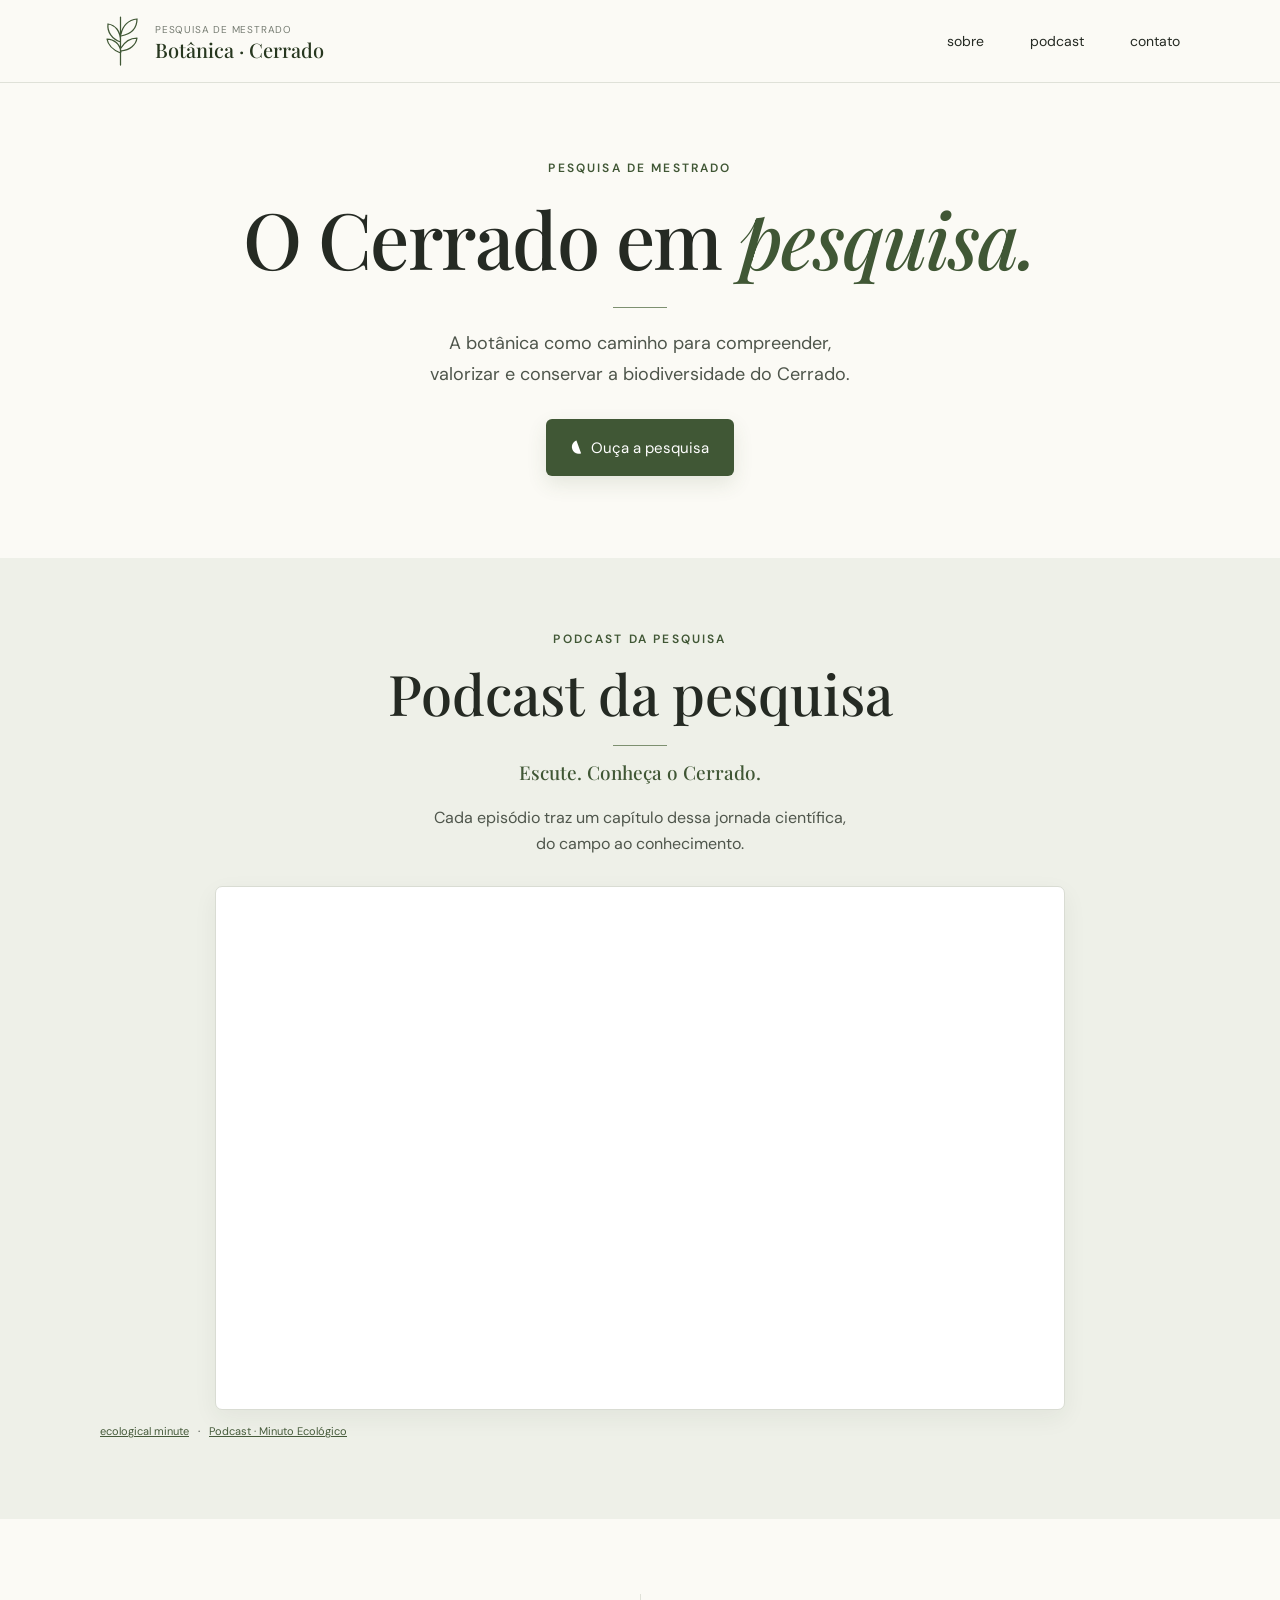
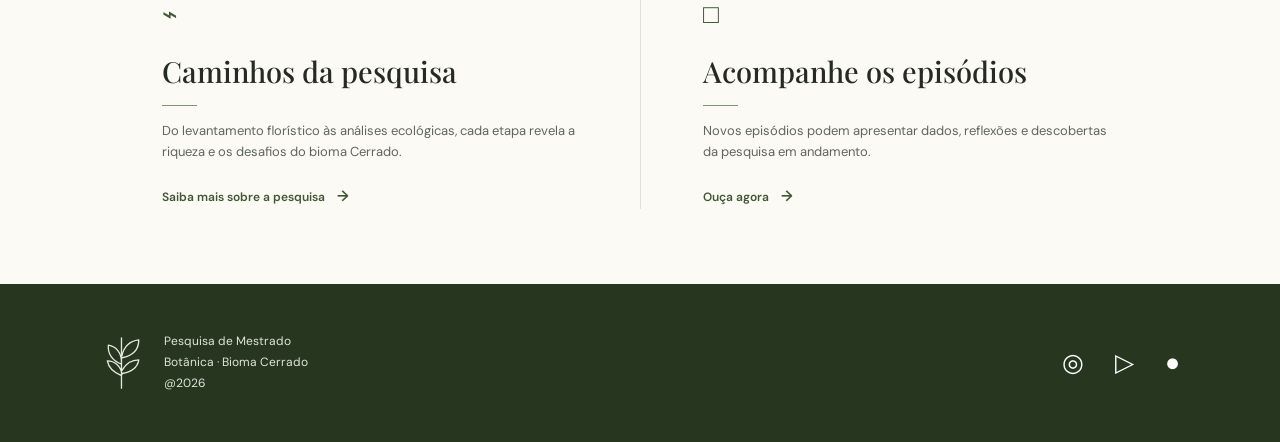
==== anterior/index.html @ 45191b89 "reconstrução do site com base na dissertação" ====
<!DOCTYPE html>
<html lang="pt-BR">
<head>
  <meta charset="utf-8">
  <meta name="viewport" content="width=device-width, initial-scale=1">
  <meta name="description" content="Pesquisa de Mestrado em Botânica sobre o bioma Cerrado, desenvolvida por meio de podcast.">
  <title>Pesquisa de Mestrado · Botânica & Cerrado</title>
  <link rel="stylesheet" href="styles.css">
</head>

<body>
<header class="header">
  <div class="container header-inner">
    <a class="brand" href="#">
      <span class="brand-icon" aria-hidden="true">
        <svg viewBox="0 0 42 54" role="img">
          <path d="M20.5 51V3M20.5 28C12 25 7 18 8 10c7 1 13 7 12.5 18M21 20c2-9 8-14 16-15 0 9-6 15-16 17M20.5 39C13 36 8 31 7 25c7 0 13 5 14 13M21 34c4-7 10-10 16-10-1 7-7 12-16 13" />
        </svg>
      </span>
      <span>
        <small>PESQUISA DE MESTRADO</small>
        <strong>Botânica · Cerrado</strong>
      </span>
    </a>

    <nav class="nav">
      <a href="#sobre">sobre</a>
      <a href="#podcast">podcast</a>
      <a href="#rodape">contato</a>
    </nav>
  </div>
</header>

<main>
  <section class="hero">
    <div class="container hero-inner">
      <p class="eyebrow">PESQUISA DE MESTRADO</p>
      <h1>O Cerrado em <em>pesquisa.</em></h1>
      <span class="rule"></span>
      <p class="hero-copy">
        A botânica como caminho para compreender,<br class="desktop">
        valorizar e conservar a biodiversidade do Cerrado.
      </p>
      <a href="#podcast" class="primary-button">
        <span class="headphones">◖</span> Ouça a pesquisa
      </a>
    </div>
  </section>

  <section id="podcast" class="podcast">
    <div class="container podcast-inner">
      <p class="eyebrow">PODCAST DA PESQUISA</p>
      <h2>Podcast da pesquisa</h2>
      <span class="rule"></span>
      <p class="podcast-subtitle">Escute. Conheça o Cerrado.</p>
      <p class="podcast-copy">
        Cada episódio traz um capítulo dessa jornada científica,<br class="desktop">
        do campo ao conhecimento.
      </p>

      <div class="player">
        <iframe
          title="Podcast da pesquisa no SoundCloud"
          scrolling="no"
          frameborder="no"
          allow="autoplay; encrypted-media"
          src="https://w.soundcloud.com/player/?url=https%3A//api.soundcloud.com/playlists/soundcloud%253Aplaylists%253A2288575884&color=%233d5a2f&auto_play=false&hide_related=false&show_comments=true&show_user=true&show_reposts=false&show_teaser=true">
        </iframe>
      </div>

      <div class="player-links">
        <a href="https://soundcloud.com/ecological-minute" target="_blank" rel="noopener">ecological minute</a>
        <span>·</span>
        <a href="https://soundcloud.com/ecological-minute/sets/podcast-minuto-ecologico" target="_blank" rel="noopener">Podcast · Minuto Ecológico</a>
      </div>
    </div>
  </section>

  <section id="sobre" class="info-section">
    <div class="container info-grid">
      <article class="info-item">
        <div class="info-icon">⌁</div>
        <h2>Caminhos da pesquisa</h2>
        <span class="short-rule"></span>
        <p>
          Do levantamento florístico às análises ecológicas, cada etapa revela
          a riqueza e os desafios do bioma Cerrado.
        </p>
        <a href="#sobre">Saiba mais sobre a pesquisa <span>→</span></a>
      </article>

      <article class="info-item">
        <div class="info-icon">□</div>
        <h2>Acompanhe os episódios</h2>
        <span class="short-rule"></span>
        <p>
          Novos episódios podem apresentar dados, reflexões e descobertas
          da pesquisa em andamento.
        </p>
        <a href="#podcast">Ouça agora <span>→</span></a>
      </article>
    </div>
  </section>
</main>

<footer id="rodape">
  <div class="container footer-inner">
    <div class="footer-brand">
      <span class="footer-leaf">
        <svg viewBox="0 0 42 54">
          <path d="M20.5 51V3M20.5 28C12 25 7 18 8 10c7 1 13 7 12.5 18M21 20c2-9 8-14 16-15 0 9-6 15-16 17M20.5 39C13 36 8 31 7 25c7 0 13 5 14 13M21 34c4-7 10-10 16-10-1 7-7 12-16 13" />
        </svg>
      </span>
      <div>
        <p>Pesquisa de Mestrado</p>
        <p>Botânica · Bioma Cerrado</p>
        <p>@2026</p>
      </div>
    </div>

    <div class="socials" aria-label="Redes sociais">
      <a href="#" aria-label="Instagram">◎</a>
      <a href="#" aria-label="YouTube">▷</a>
      <a href="#" aria-label="GitHub">●</a>
    </div>
  </div>
</footer>
</body>
</html>
---- anterior/styles.css ----
@import url('https://fonts.googleapis.com/css2?family=DM+Sans:wght@400;500;600&family=Playfair+Display:ital,wght@0,500;1,500&display=swap');

:root{
  --green:#405735;
  --green-dark:#27371f;
  --cream:#fbfaf5;
  --soft:#eef0e8;
  --line:#dfe1d8;
  --text:#252a23;
  --muted:#60665c;
}

*{box-sizing:border-box}

html{scroll-behavior:smooth}

body{
  margin:0;
  background:var(--cream);
  color:var(--text);
  font-family:"DM Sans",Arial,sans-serif;
  line-height:1.6;
}

a{color:inherit}

.container{
  width:min(1080px,calc(100% - 48px));
  margin:0 auto;
}

.header{
  background:rgba(251,250,245,.97);
  border-bottom:1px solid var(--line);
  position:sticky;
  top:0;
  z-index:20;
}

.header-inner{
  min-height:82px;
  display:flex;
  align-items:center;
  justify-content:space-between;
}

.brand{
  display:flex;
  align-items:center;
  gap:13px;
  text-decoration:none;
}

.brand-icon{
  width:42px;
  height:54px;
  display:block;
}

.brand-icon svg,
.footer-leaf svg{
  width:100%;
  height:100%;
  fill:none;
  stroke:var(--green);
  stroke-width:1.25;
  stroke-linecap:round;
  stroke-linejoin:round;
}

.brand small{
  display:block;
  color:#777d73;
  font-size:10px;
  letter-spacing:.08em;
}

.brand strong{
  display:block;
  color:var(--green-dark);
  font:500 20px/1.15 "Playfair Display",Georgia,serif;
}

.nav{
  display:flex;
  gap:46px;
}

.nav a{
  color:var(--text);
  font-size:14px;
  text-decoration:none;
}

.nav a:hover{
  color:var(--green);
}

.hero{
  min-height:450px;
  background:var(--cream);
  display:flex;
  align-items:center;
  text-align:center;
}

.hero-inner{
  display:flex;
  flex-direction:column;
  align-items:center;
  padding:76px 0 82px;
}

.eyebrow{
  margin:0 0 20px;
  color:var(--green);
  font-size:12px;
  font-weight:600;
  letter-spacing:.18em;
}

.hero h1{
  margin:0;
  font:500 clamp(48px,7vw,78px)/1.05 "Playfair Display",Georgia,serif;
  letter-spacing:-.02em;
}

.hero h1 em{
  color:var(--green);
  font-style:italic;
}

.rule{
  width:54px;
  height:1px;
  margin:27px 0 20px;
  background:#7d9070;
}

.hero-copy{
  margin:0 0 30px;
  color:#4e554b;
  font-size:18px;
  line-height:1.7;
}

.primary-button{
  display:inline-flex;
  align-items:center;
  gap:11px;
  padding:14px 25px;
  border-radius:6px;
  background:var(--green);
  color:white;
  text-decoration:none;
  font-size:15px;
  box-shadow:0 8px 20px rgba(64,87,53,.12);
}

.headphones{
  font-size:18px;
  transform:rotate(-20deg);
}

.podcast{
  padding:72px 0 78px;
  background:var(--soft);
  text-align:center;
}

.podcast-inner{
  display:flex;
  flex-direction:column;
  align-items:center;
}

.podcast .eyebrow{
  margin-bottom:15px;
}

.podcast h2{
  margin:0;
  font:500 clamp(40px,5vw,56px)/1.05 "Playfair Display",Georgia,serif;
}

.podcast .rule{
  margin:22px 0 13px;
}

.podcast-subtitle{
  margin:0;
  color:var(--green);
  font:500 19px "Playfair Display",Georgia,serif;
}

.podcast-copy{
  margin:20px 0 30px;
  color:#4f564c;
  font-size:16px;
}

.player{
  width:min(850px,100%);
  padding:11px;
  background:white;
  border:1px solid #d9dcd3;
  border-radius:7px;
  box-shadow:0 8px 24px rgba(38,50,32,.06);
  text-align:left;
}

.player iframe{
  display:block;
  width:100%;
  height:500px;
  border:0;
}

.player-links{
  align-self:flex-start;
  margin-top:13px;
  display:flex;
  gap:9px;
  font-size:11px;
}

.player-links a{
  color:#465b3b;
  text-decoration:underline;
}

.info-section{
  background:var(--cream);
  padding:75px 0;
}

.info-grid{
  display:grid;
  grid-template-columns:1fr 1fr;
}

.info-item{
  padding:0 62px;
}

.info-item + .info-item{
  border-left:1px solid var(--line);
}

.info-icon{
  margin-bottom:20px;
  color:var(--green);
  font-size:26px;
}

.info-item h2{
  margin:0;
  font:500 29px/1.15 "Playfair Display",Georgia,serif;
}

.short-rule{
  display:block;
  width:35px;
  height:1px;
  margin:16px 0 15px;
  background:#839477;
}

.info-item p{
  max-width:420px;
  margin:0 0 21px;
  color:var(--muted);
  font-size:13px;
}

.info-item a{
  color:var(--green);
  text-decoration:none;
  font-size:12px;
  font-weight:600;
}

.info-item a span{
  margin-left:9px;
  font-size:15px;
}

footer{
  background:var(--green-dark);
  color:white;
  padding:46px 0;
}

.footer-inner{
  display:flex;
  align-items:center;
  justify-content:space-between;
}

.footer-brand{
  display:flex;
  align-items:center;
  gap:20px;
}

.footer-leaf{
  width:44px;
  height:58px;
  display:block;
}

.footer-leaf svg{
  stroke:#e4e9dd;
}

.footer-brand p{
  margin:2px 0;
  color:#e0e5da;
  font-size:12px;
}

.socials{
  display:flex;
  align-items:center;
  gap:31px;
}

.socials a{
  color:white;
  text-decoration:none;
  font-size:25px;
}

@media(max-width:700px){
  .container{
    width:min(100% - 30px,1080px);
  }

  .header-inner{
    min-height:68px;
  }

  .nav{
    gap:17px;
  }

  .nav a{
    font-size:12px;
  }

  .brand-icon{
    width:32px;
    height:43px;
  }

  .brand small{
    font-size:8px;
  }

  .brand strong{
    font-size:16px;
  }

  .hero-inner{
    padding:65px 0 70px;
  }

  .hero-copy{
    font-size:15px;
  }

  .desktop{
    display:none;
  }

  .podcast{
    padding:60px 0;
  }

  .player iframe{
    height:560px;
  }

  .player-links{
    flex-wrap:wrap;
  }

  .info-grid{
    grid-template-columns:1fr;
    gap:45px;
  }

  .info-item{
    padding:0;
  }

  .info-item + .info-item{
    border-left:0;
    border-top:1px solid var(--line);
    padding-top:45px;
  }

  .footer-inner{
    align-items:flex-start;
    gap:30px;
  }
}

@media(max-width:460px){
  .nav a:nth-child(3){
    display:none;
  }

  .hero h1{
    font-size:45px;
  }

  .socials{
    gap:18px;
  }
}
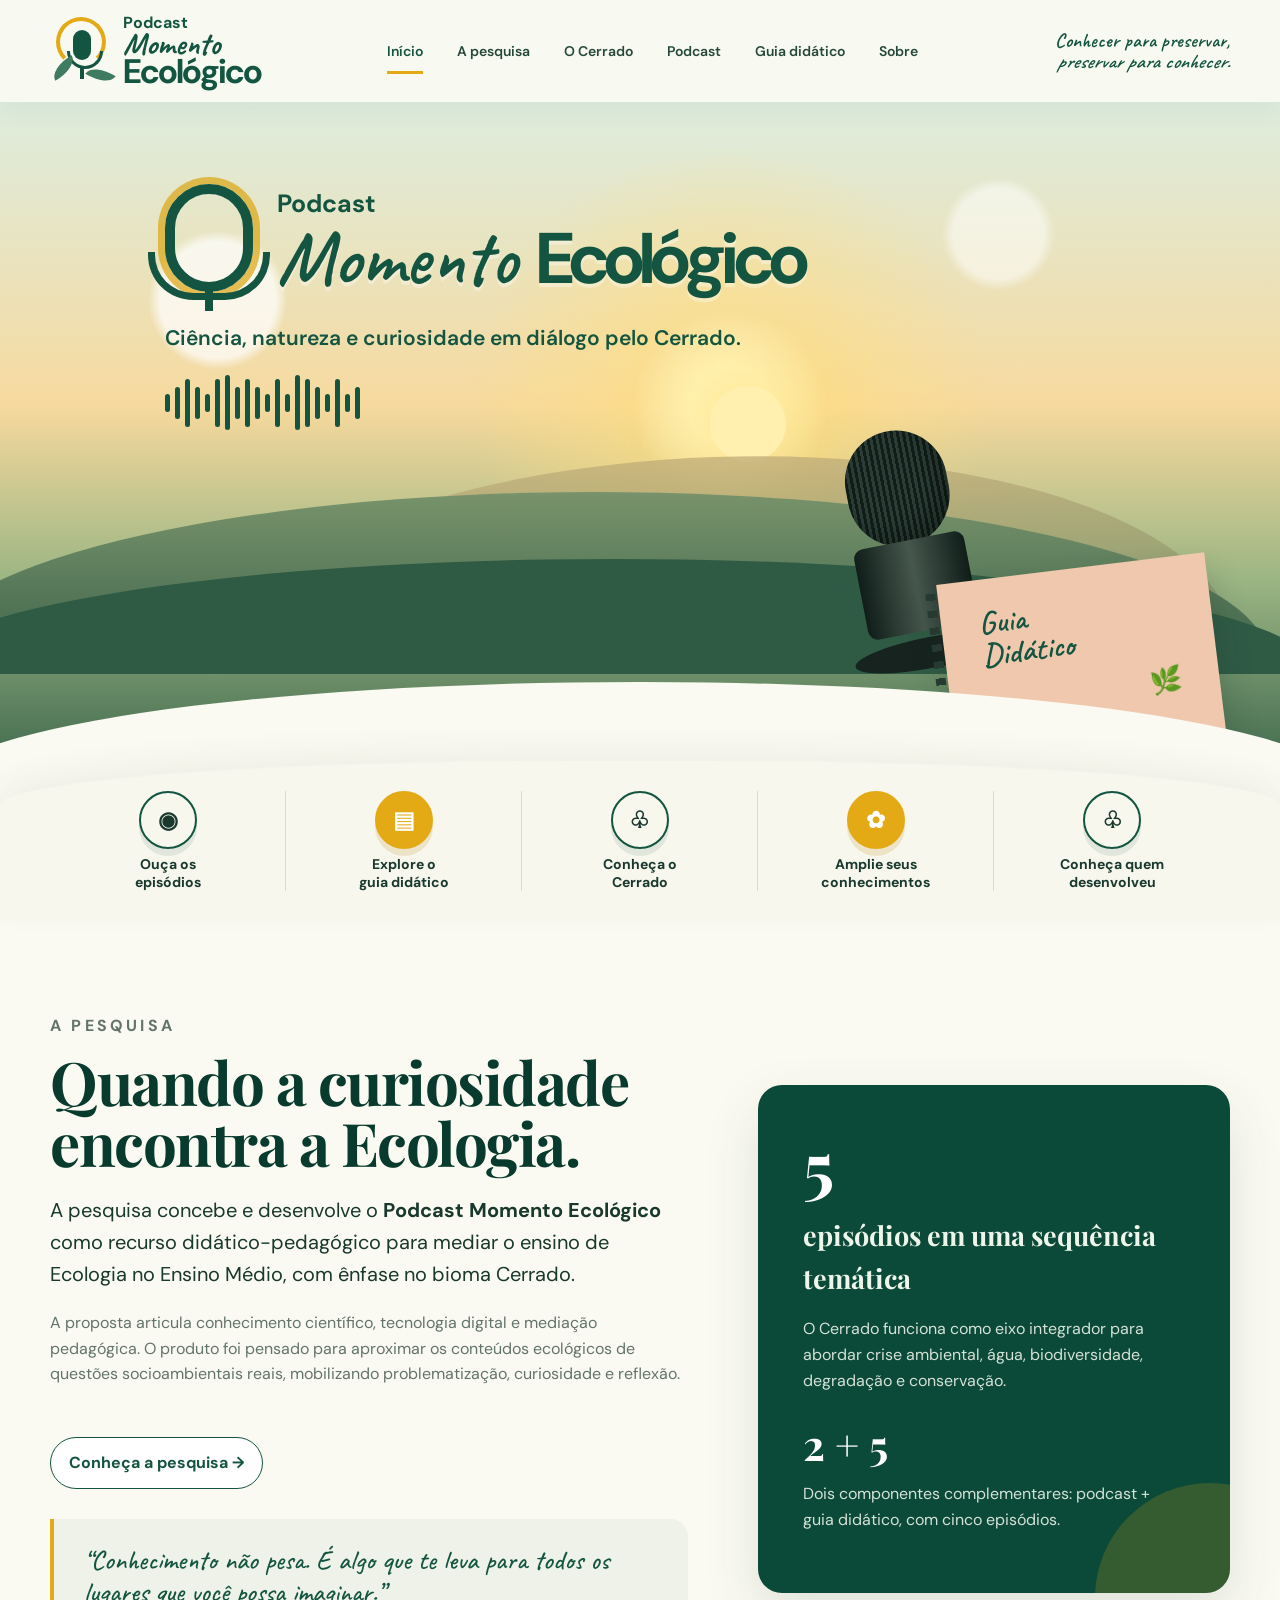
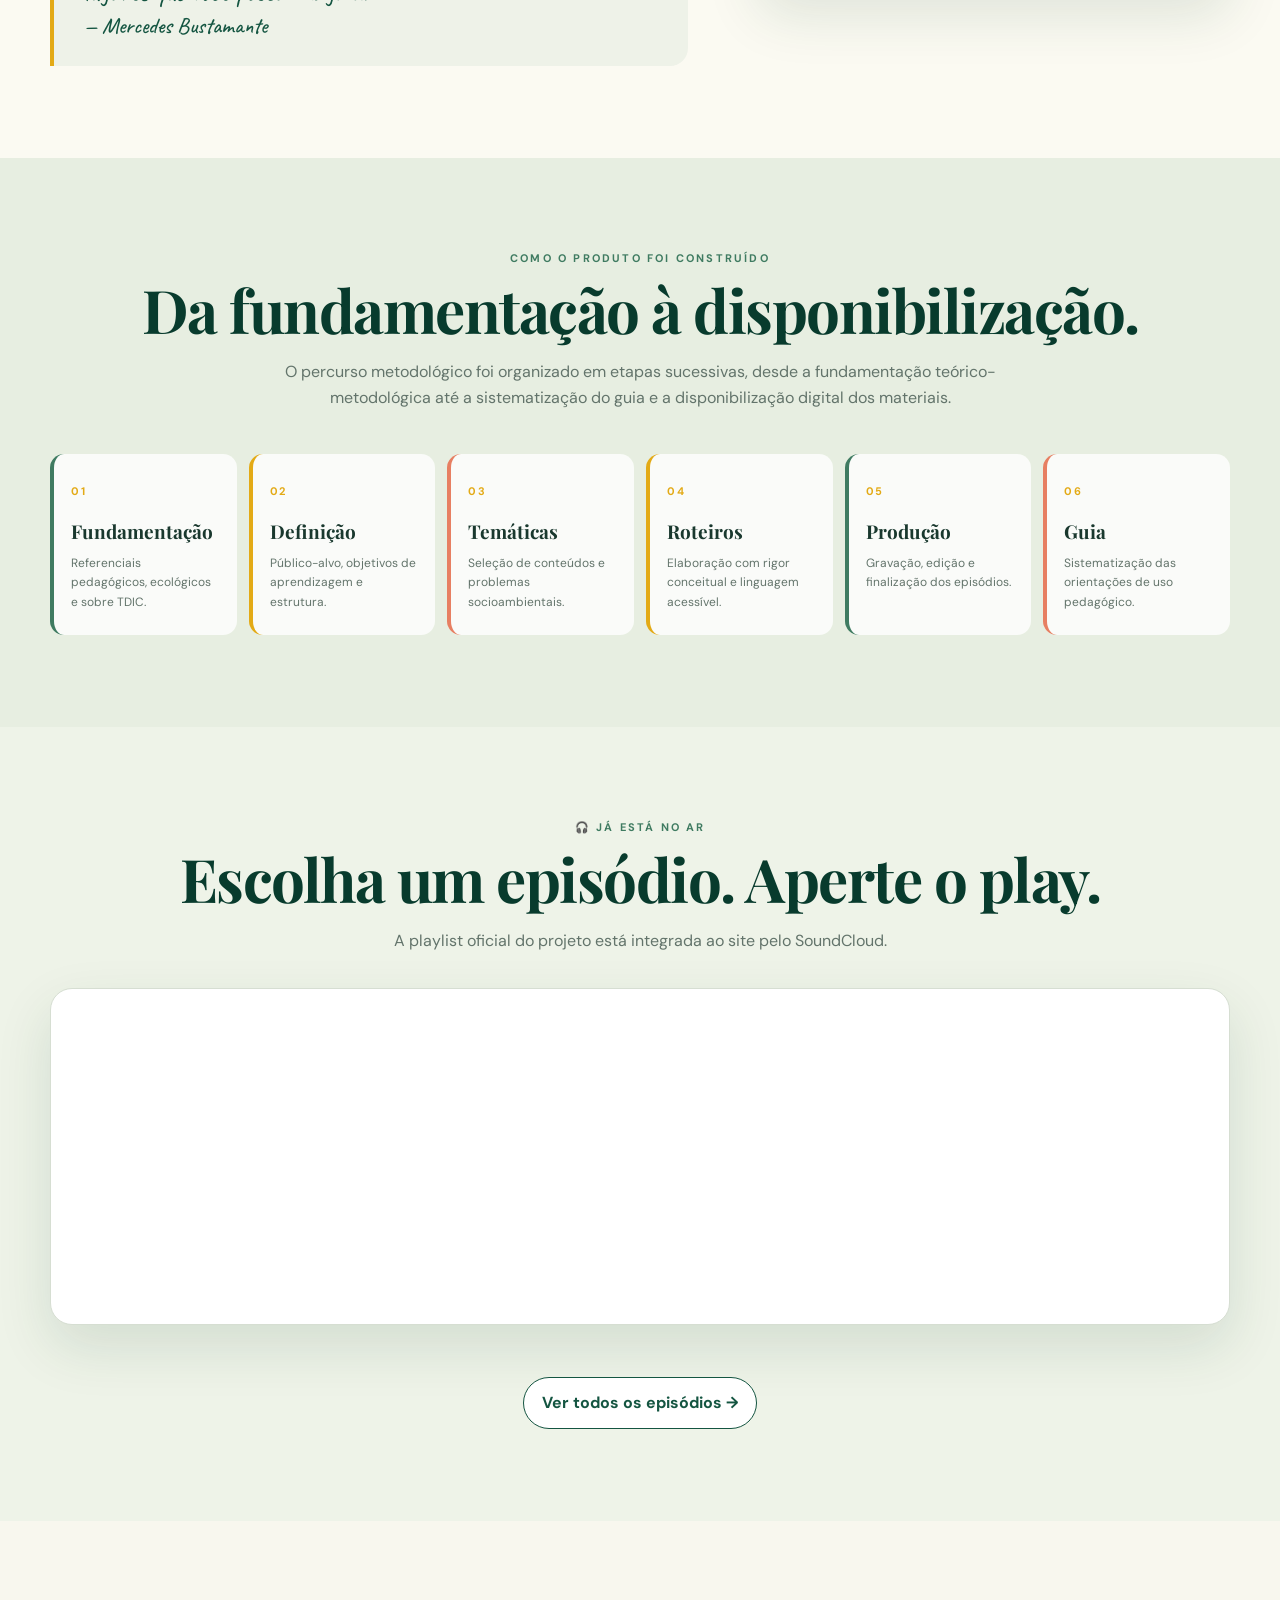
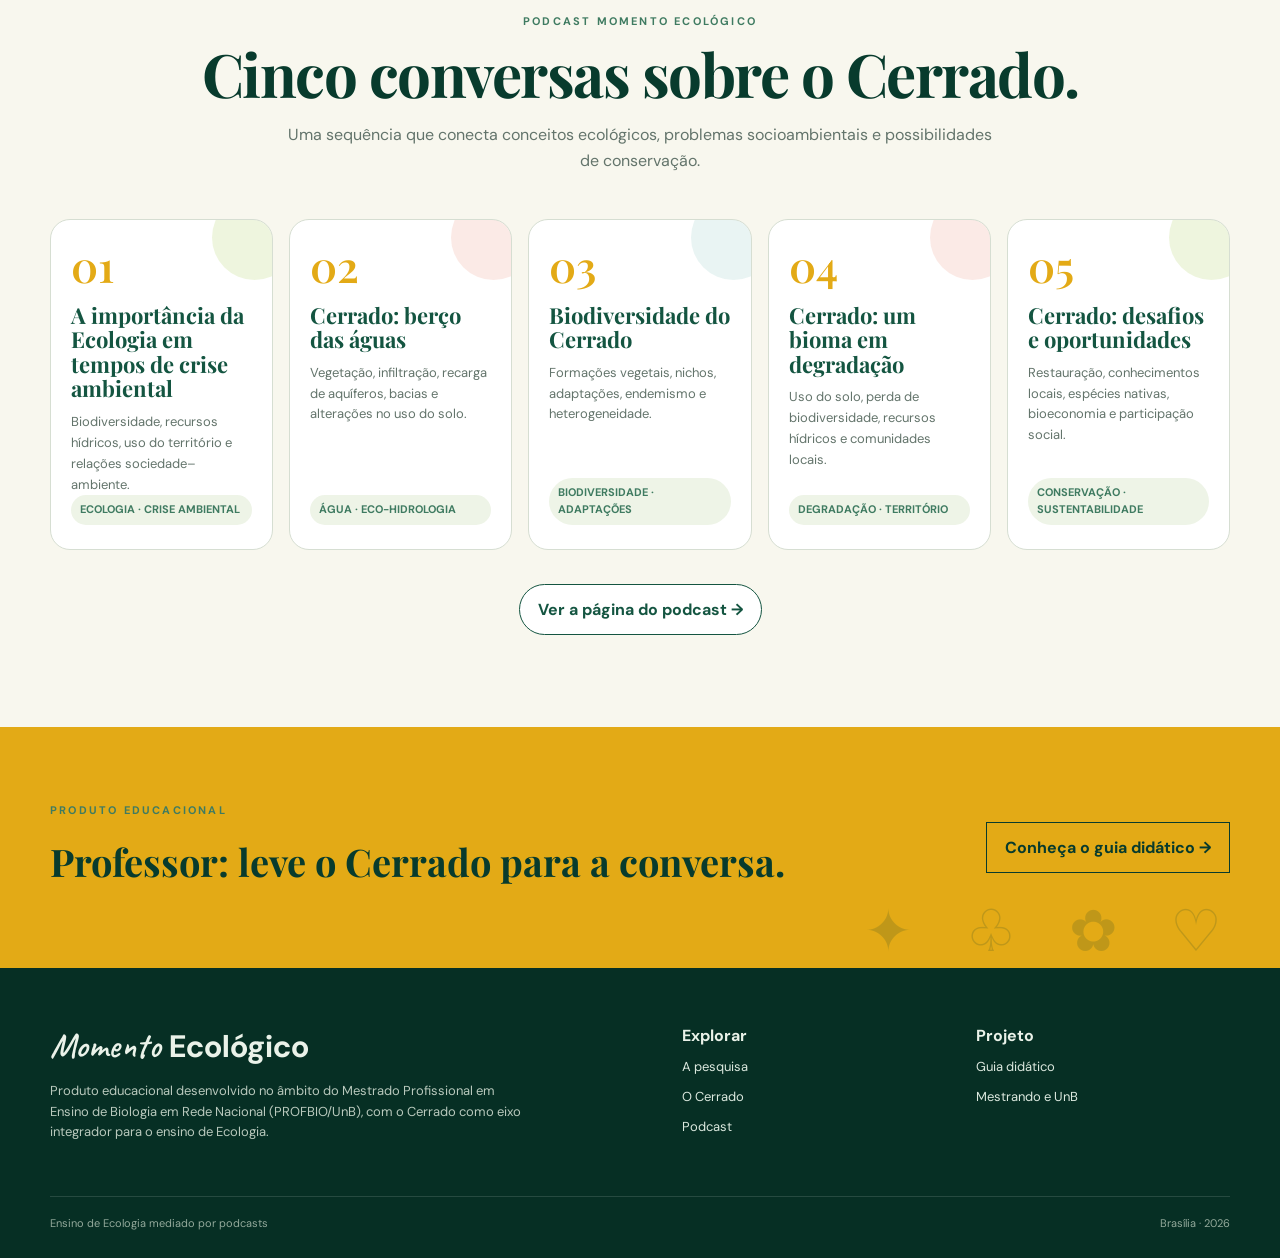
==== commit b28e1520: "site atualizado - episódio 1" ====
--- a/anterior/index.html
+++ b/anterior/index.html
@@ -1,129 +1,152 @@
-<!DOCTYPE html>
+<!doctype html>
 <html lang="pt-BR">
 <head>
-  <meta charset="utf-8">
-  <meta name="viewport" content="width=device-width, initial-scale=1">
-  <meta name="description" content="Pesquisa de Mestrado em Botânica sobre o bioma Cerrado, desenvolvida por meio de podcast.">
-  <title>Pesquisa de Mestrado · Botânica & Cerrado</title>
-  <link rel="stylesheet" href="styles.css">
+<meta charset="utf-8"><meta name="viewport" content="width=device-width, initial-scale=1">
+<meta name="description" content="Podcast Momento Ecológico — ensino de Ecologia mediado por podcasts, com o Cerrado como eixo integrador.">
+<title>Início · Momento Ecológico</title>
+<link rel="stylesheet" href="styles.css">
 </head>
+<body>
+<a class="skip" href="#conteudo">Pular para o conteúdo</a>
 
-<body>
 <header class="header">
   <div class="container header-inner">
-    <a class="brand" href="#">
-      <span class="brand-icon" aria-hidden="true">
-        <svg viewBox="0 0 42 54" role="img">
-          <path d="M20.5 51V3M20.5 28C12 25 7 18 8 10c7 1 13 7 12.5 18M21 20c2-9 8-14 16-15 0 9-6 15-16 17M20.5 39C13 36 8 31 7 25c7 0 13 5 14 13M21 34c4-7 10-10 16-10-1 7-7 12-16 13" />
-        </svg>
-      </span>
-      <span>
-        <small>PESQUISA DE MESTRADO</small>
-        <strong>Botânica · Cerrado</strong>
-      </span>
+    <a class="brand" href="index.html" aria-label="Momento Ecológico - início">
+      <span class="logo-mark" aria-hidden="true"><span class="logo-ring"></span><span class="logo-mic"></span><span class="leaf leaf-a"></span><span class="leaf leaf-b"></span></span>
+      <span><small>Podcast</small><strong>Momento<br><b>Ecológico</b></strong></span>
     </a>
-
-    <nav class="nav">
-      <a href="#sobre">sobre</a>
-      <a href="#podcast">podcast</a>
-      <a href="#rodape">contato</a>
-    </nav>
+    <nav class="nav" aria-label="Navegação principal"><a class="active" href="index.html">Início</a><a class="" href="pesquisa.html">A pesquisa</a><a class="" href="cerrado.html">O Cerrado</a><a class="" href="podcast.html">Podcast</a><a class="" href="guia.html">Guia didático</a><a class="" href="sobre.html">Sobre</a></nav>
+    <p class="tagline">Conhecer para preservar,<br><em>preservar para conhecer.</em></p>
   </div>
 </header>
 
-<main>
-  <section class="hero">
-    <div class="container hero-inner">
-      <p class="eyebrow">PESQUISA DE MESTRADO</p>
-      <h1>O Cerrado em <em>pesquisa.</em></h1>
-      <span class="rule"></span>
-      <p class="hero-copy">
-        A botânica como caminho para compreender,<br class="desktop">
-        valorizar e conservar a biodiversidade do Cerrado.
-      </p>
-      <a href="#podcast" class="primary-button">
-        <span class="headphones">◖</span> Ouça a pesquisa
-      </a>
+<main id="conteudo">
+<section class="hero">
+  <div class="sun"></div><div class="hill one"></div><div class="hill two"></div><div class="hill three"></div>
+  <div class="container hero-content">
+    <div class="hero-lockup">
+      <div class="hero-mic" aria-hidden="true"><span></span></div>
+      <div><p class="hero-kicker">Podcast</p><h1 class="hero-title">Momento <em>Ecológico</em></h1></div>
     </div>
-  </section>
+    <p class="hero-copy">Ciência, natureza e curiosidade em diálogo pelo Cerrado.</p>
+    <div class="wave" aria-hidden="true"><i></i><i></i><i></i><i></i><i></i><i></i><i></i><i></i><i></i><i></i><i></i><i></i><i></i><i></i><i></i><i></i><i></i><i></i><i></i><i></i></div>
+  </div>
+  <div class="hero-object" aria-hidden="true">
+    <div class="mic-object"><div class="mic-head"></div><div class="mic-body"></div><div class="mic-base"></div></div>
+    <div class="book-object">Guia<br>Didático<small>🌿</small></div>
+  </div>
+</section>
 
-  <section id="podcast" class="podcast">
-    <div class="container podcast-inner">
-      <p class="eyebrow">PODCAST DA PESQUISA</p>
-      <h2>Podcast da pesquisa</h2>
-      <span class="rule"></span>
-      <p class="podcast-subtitle">Escute. Conheça o Cerrado.</p>
-      <p class="podcast-copy">
-        Cada episódio traz um capítulo dessa jornada científica,<br class="desktop">
-        do campo ao conhecimento.
-      </p>
+<section class="quick">
+  <div class="container quick-grid">
+    <a href="podcast.html"><span class="quick-icon">◉</span><span>Ouça os<br>episódios</span></a>
+    <a class="gold" href="guia.html"><span class="quick-icon">▤</span><span>Explore o<br>guia didático</span></a>
+    <a href="cerrado.html"><span class="quick-icon">♧</span><span>Conheça o<br>Cerrado</span></a>
+    <a class="gold" href="pesquisa.html#temas"><span class="quick-icon">✿</span><span>Amplie seus<br>conhecimentos</span></a>
+    <a href="sobre.html"><span class="quick-icon">♧</span><span>Conheça quem<br>desenvolveu</span></a>
+  </div>
+</section>
 
-      <div class="player">
-        <iframe
-          title="Podcast da pesquisa no SoundCloud"
-          scrolling="no"
-          frameborder="no"
-          allow="autoplay; encrypted-media"
-          src="https://w.soundcloud.com/player/?url=https%3A//api.soundcloud.com/playlists/soundcloud%253Aplaylists%253A2288575884&color=%233d5a2f&auto_play=false&hide_related=false&show_comments=true&show_user=true&show_reposts=false&show_teaser=true">
-        </iframe>
-      </div>
+<section class="section">
+  <div class="container story-grid">
+    <div class="story-copy">
+      <p class="eyebrow">A PESQUISA</p>
+      <h2 class="section-title">Quando a curiosidade encontra a Ecologia.</h2>
+      <p class="lead">A pesquisa concebe e desenvolve o <strong>Podcast Momento Ecológico</strong> como recurso didático-pedagógico para mediar o ensino de Ecologia no Ensino Médio, com ênfase no bioma Cerrado.</p>
+      <p>A proposta articula conhecimento científico, tecnologia digital e mediação pedagógica. O produto foi pensado para aproximar os conteúdos ecológicos de questões socioambientais reais, mobilizando problematização, curiosidade e reflexão.</p>
+      <a class="listen" href="pesquisa.html">Conheça a pesquisa →</a>
+      <div class="quote">“Conhecimento não pesa. É algo que te leva para todos os lugares que você possa imaginar.”<br><small>— Mercedes Bustamante</small></div>
+    </div>
+    <aside class="stat-card">
+      <strong>5</strong>
+      <h3>episódios em uma sequência temática</h3>
+      <p>O Cerrado funciona como eixo integrador para abordar crise ambiental, água, biodiversidade, degradação e conservação.</p>
+      <strong style="font-size:42px;display:block;margin-top:30px">2 + 5</strong>
+      <p>Dois componentes complementares: podcast + guia didático, com cinco episódios.</p>
+    </aside>
+  </div>
+</section>
 
-      <div class="player-links">
-        <a href="https://soundcloud.com/ecological-minute" target="_blank" rel="noopener">ecological minute</a>
-        <span>·</span>
-        <a href="https://soundcloud.com/ecological-minute/sets/podcast-minuto-ecologico" target="_blank" rel="noopener">Podcast · Minuto Ecológico</a>
-      </div>
+<section class="section method">
+  <div class="container center">
+    <p class="eyebrow">COMO O PRODUTO FOI CONSTRUÍDO</p>
+    <h2 class="section-title">Da fundamentação à disponibilização.</h2>
+    <p class="section-intro">O percurso metodológico foi organizado em etapas sucessivas, desde a fundamentação teórico-metodológica até a sistematização do guia e a disponibilização digital dos materiais.</p>
+  </div>
+  <div class="container steps">
+    <div class="step"><b>01</b><h3>Fundamentação</h3><p>Referenciais pedagógicos, ecológicos e sobre TDIC.</p></div>
+    <div class="step"><b>02</b><h3>Definição</h3><p>Público-alvo, objetivos de aprendizagem e estrutura.</p></div>
+    <div class="step"><b>03</b><h3>Temáticas</h3><p>Seleção de conteúdos e problemas socioambientais.</p></div>
+    <div class="step"><b>04</b><h3>Roteiros</h3><p>Elaboração com rigor conceitual e linguagem acessível.</p></div>
+    <div class="step"><b>05</b><h3>Produção</h3><p>Gravação, edição e finalização dos episódios.</p></div>
+    <div class="step"><b>06</b><h3>Guia</h3><p>Sistematização das orientações de uso pedagógico.</p></div>
+  </div>
+</section>
+
+
+<section class="section" style="background:#eef3e8">
+  <div class="container center">
+    <p class="eyebrow">🎧 JÁ ESTÁ NO AR</p>
+    <h2 class="section-title">Escolha um episódio. Aperte o play.</h2>
+    <p class="section-intro">A playlist oficial do projeto está integrada ao site pelo SoundCloud.</p>
+  </div>
+  <div class="container" style="margin-top:34px">
+    <div style="background:#fff;border:1px solid var(--line);border-radius:22px;padding:14px;box-shadow:var(--shadow)">
+      <iframe title="Podcast Momento Ecológico no SoundCloud" scrolling="no" frameborder="no"
+        allow="autoplay; encrypted-media"
+        style="width:100%;height:300px;border:0;border-radius:14px"
+        src="https://w.soundcloud.com/player/?url=https%3A//api.soundcloud.com/playlists/soundcloud%253Aplaylists%253A2288575884&color=%233b7158&auto_play=false&hide_related=false&show_comments=true&show_user=true&show_reposts=false&show_teaser=true"></iframe>
     </div>
-  </section>
+    <div class="center" style="margin-top:18px"><a class="listen" href="podcast.html">Ver todos os episódios →</a></div>
+  </div>
+</section>
 
-  <section id="sobre" class="info-section">
-    <div class="container info-grid">
-      <article class="info-item">
-        <div class="info-icon">⌁</div>
-        <h2>Caminhos da pesquisa</h2>
-        <span class="short-rule"></span>
-        <p>
-          Do levantamento florístico às análises ecológicas, cada etapa revela
-          a riqueza e os desafios do bioma Cerrado.
-        </p>
-        <a href="#sobre">Saiba mais sobre a pesquisa <span>→</span></a>
-      </article>
+<section class="section episodes">
+  <div class="container center">
+    <p class="eyebrow">PODCAST MOMENTO ECOLÓGICO</p>
+    <h2 class="section-title">Cinco conversas sobre o Cerrado.</h2>
+    <p class="section-intro">Uma sequência que conecta conceitos ecológicos, problemas socioambientais e possibilidades de conservação.</p>
+  </div>
+  <div class="container episode-grid">
+    <article class="episode"><span class="num">01</span><h3>A importância da Ecologia em tempos de crise ambiental</h3><p>Biodiversidade, recursos hídricos, uso do território e relações sociedade–ambiente.</p><span class="themes">ECOLOGIA · CRISE AMBIENTAL</span></article>
+    <article class="episode"><span class="num">02</span><h3>Cerrado: berço das águas</h3><p>Vegetação, infiltração, recarga de aquíferos, bacias e alterações no uso do solo.</p><span class="themes">ÁGUA · ECO-HIDROLOGIA</span></article>
+    <article class="episode"><span class="num">03</span><h3>Biodiversidade do Cerrado</h3><p>Formações vegetais, nichos, adaptações, endemismo e heterogeneidade.</p><span class="themes">BIODIVERSIDADE · ADAPTAÇÕES</span></article>
+    <article class="episode"><span class="num">04</span><h3>Cerrado: um bioma em degradação</h3><p>Uso do solo, perda de biodiversidade, recursos hídricos e comunidades locais.</p><span class="themes">DEGRADAÇÃO · TERRITÓRIO</span></article>
+    <article class="episode"><span class="num">05</span><h3>Cerrado: desafios e oportunidades</h3><p>Restauração, conhecimentos locais, espécies nativas, bioeconomia e participação social.</p><span class="themes">CONSERVAÇÃO · SUSTENTABILIDADE</span></article>
+  </div>
+  <div class="container center"><a class="listen" href="podcast.html">Ver a página do podcast →</a></div>
+</section>
 
-      <article class="info-item">
-        <div class="info-icon">□</div>
-        <h2>Acompanhe os episódios</h2>
-        <span class="short-rule"></span>
-        <p>
-          Novos episódios podem apresentar dados, reflexões e descobertas
-          da pesquisa em andamento.
-        </p>
-        <a href="#podcast">Ouça agora <span>→</span></a>
-      </article>
-    </div>
-  </section>
+<section class="cta">
+  <div class="container cta-inner">
+    <div><p class="eyebrow">PRODUTO EDUCACIONAL</p><h2>Professor: leve o Cerrado para a conversa.</h2></div>
+    <a href="guia.html">Conheça o guia didático →</a>
+  </div>
+</section>
 </main>
 
-<footer id="rodape">
-  <div class="container footer-inner">
-    <div class="footer-brand">
-      <span class="footer-leaf">
-        <svg viewBox="0 0 42 54">
-          <path d="M20.5 51V3M20.5 28C12 25 7 18 8 10c7 1 13 7 12.5 18M21 20c2-9 8-14 16-15 0 9-6 15-16 17M20.5 39C13 36 8 31 7 25c7 0 13 5 14 13M21 34c4-7 10-10 16-10-1 7-7 12-16 13" />
-        </svg>
-      </span>
-      <div>
-        <p>Pesquisa de Mestrado</p>
-        <p>Botânica · Bioma Cerrado</p>
-        <p>@2026</p>
-      </div>
+<footer>
+  <div class="container footer-grid">
+    <div>
+      <div class="footer-brand">Momento <b>Ecológico</b></div>
+      <p>Produto educacional desenvolvido no âmbito do Mestrado Profissional em Ensino de Biologia em Rede Nacional (PROFBIO/UnB), com o Cerrado como eixo integrador para o ensino de Ecologia.</p>
     </div>
-
-    <div class="socials" aria-label="Redes sociais">
-      <a href="#" aria-label="Instagram">◎</a>
-      <a href="#" aria-label="YouTube">▷</a>
-      <a href="#" aria-label="GitHub">●</a>
+    <div class="footer-links">
+      <strong>Explorar</strong>
+      <a href="pesquisa.html">A pesquisa</a>
+      <a href="cerrado.html">O Cerrado</a>
+      <a href="podcast.html">Podcast</a>
+    </div>
+    <div class="footer-links">
+      <strong>Projeto</strong>
+      <a href="guia.html">Guia didático</a>
+      <a href="sobre.html">Mestrando e UnB</a>
     </div>
   </div>
+  <div class="container footer-bottom">
+    <span>Ensino de Ecologia mediado por podcasts</span>
+    <span>Brasília · 2026</span>
+  </div>
 </footer>
-</body>
-</html>
+
+</body></html>
--- a/anterior/styles.css
+++ b/anterior/styles.css
@@ -1,421 +1,232 @@
-@import url('https://fonts.googleapis.com/css2?family=DM+Sans:wght@400;500;600&family=Playfair+Display:ital,wght@0,500;1,500&display=swap');
+
+@import url('https://fonts.googleapis.com/css2?family=DM+Sans:wght@400;500;600;700&family=Playfair+Display:ital,wght@500;600;700&family=Caveat:wght@500;600;700&display=swap');
 
 :root{
-  --green:#405735;
-  --green-dark:#27371f;
-  --cream:#fbfaf5;
-  --soft:#eef0e8;
-  --line:#dfe1d8;
-  --text:#252a23;
-  --muted:#60665c;
-}
-
+  --green-950:#083b2d;
+  --green-900:#0b4938;
+  --green-800:#145541;
+  --green-700:#24664f;
+  --green-600:#3f7b61;
+  --sage:#e7eee1;
+  --sage-2:#dce8d9;
+  --cream:#f8f7ee;
+  --cream-2:#f1f3e8;
+  --gold:#e3aa16;
+  --gold-2:#f4c84b;
+  --lime:#9fc64b;
+  --coral:#e77f62;
+  --sky:#8fc8c0;
+  --peach:#f0c8ae;
+  --ink:#19382e;
+  --muted:#63746b;
+  --white:#fff;
+  --line:#d6ded2;
+  --shadow:0 22px 55px rgba(15,62,45,.12);
+}
 *{box-sizing:border-box}
-
 html{scroll-behavior:smooth}
-
-body{
-  margin:0;
-  background:var(--cream);
-  color:var(--text);
-  font-family:"DM Sans",Arial,sans-serif;
-  line-height:1.6;
-}
-
+body{margin:0;background:var(--cream);color:var(--ink);font-family:"DM Sans",Arial,sans-serif;line-height:1.6}
 a{color:inherit}
-
-.container{
-  width:min(1080px,calc(100% - 48px));
-  margin:0 auto;
-}
-
-.header{
-  background:rgba(251,250,245,.97);
-  border-bottom:1px solid var(--line);
-  position:sticky;
-  top:0;
-  z-index:20;
-}
-
-.header-inner{
-  min-height:82px;
-  display:flex;
-  align-items:center;
-  justify-content:space-between;
-}
-
-.brand{
-  display:flex;
-  align-items:center;
-  gap:13px;
-  text-decoration:none;
-}
-
-.brand-icon{
-  width:42px;
-  height:54px;
-  display:block;
-}
-
-.brand-icon svg,
-.footer-leaf svg{
-  width:100%;
-  height:100%;
-  fill:none;
-  stroke:var(--green);
-  stroke-width:1.25;
-  stroke-linecap:round;
-  stroke-linejoin:round;
-}
-
-.brand small{
-  display:block;
-  color:#777d73;
-  font-size:10px;
-  letter-spacing:.08em;
-}
-
-.brand strong{
-  display:block;
-  color:var(--green-dark);
-  font:500 20px/1.15 "Playfair Display",Georgia,serif;
-}
-
-.nav{
-  display:flex;
-  gap:46px;
-}
-
-.nav a{
-  color:var(--text);
-  font-size:14px;
-  text-decoration:none;
-}
-
-.nav a:hover{
-  color:var(--green);
-}
+img{max-width:100%;display:block}
+.container{width:min(1180px,calc(100% - 44px));margin:auto}
+.skip{position:absolute;left:-9999px}.skip:focus{left:12px;top:12px;z-index:100;padding:10px;background:#fff}
+
+.header{background:rgba(248,249,241,.96);border-bottom:1px solid rgba(20,85,65,.09);position:sticky;top:0;z-index:50;backdrop-filter:blur(12px)}
+.header-inner{min-height:102px;display:grid;grid-template-columns:310px 1fr 285px;align-items:center;gap:22px}
+.brand{text-decoration:none;display:flex;align-items:center;gap:11px}
+.logo-mark{width:62px;height:68px;position:relative;flex:none}
+.logo-ring{position:absolute;inset:0 6px 18px;border:4px solid var(--gold);border-bottom-color:transparent;border-radius:50%}
+.logo-mic{position:absolute;left:23px;top:13px;width:18px;height:30px;border-radius:12px;background:var(--green-800)}
+.logo-mic:before{content:"";position:absolute;left:-6px;bottom:-9px;width:30px;height:15px;border:3px solid var(--green-800);border-top:0;border-radius:0 0 20px 20px}
+.logo-mic:after{content:"";position:absolute;left:7px;bottom:-19px;width:4px;height:12px;background:var(--green-800)}
+.leaf{position:absolute;width:27px;height:14px;background:var(--green-600);border-radius:100% 0 100% 0}
+.leaf-a{left:0;bottom:10px;transform:rotate(-30deg)}.leaf-b{right:-2px;bottom:3px;transform:rotate(32deg)}
+.brand small{display:block;color:var(--green-800);font-weight:700;font-size:16px;line-height:1}
+.brand strong{display:block;color:var(--green-800);font:600 31px/.85 "Caveat",cursive}
+.brand strong b{font:700 34px/.9 "DM Sans",sans-serif;letter-spacing:-2px}
+.nav{display:flex;justify-content:center;gap:34px}
+.nav a{font-size:14px;text-decoration:none;padding:13px 0;position:relative;color:#25483b}
+.nav a:hover,.nav a.active{color:var(--green-800)}
+.nav a.active:after{content:"";position:absolute;left:0;right:0;bottom:1px;height:3px;background:var(--gold)}
+.tagline{text-align:right;margin:0;color:var(--green-800);font:600 20px/1.05 "Caveat",cursive}
 
 .hero{
-  min-height:450px;
-  background:var(--cream);
-  display:flex;
-  align-items:center;
-  text-align:center;
-}
-
-.hero-inner{
-  display:flex;
-  flex-direction:column;
-  align-items:center;
-  padding:76px 0 82px;
-}
-
-.eyebrow{
-  margin:0 0 20px;
-  color:var(--green);
-  font-size:12px;
-  font-weight:600;
-  letter-spacing:.18em;
-}
-
-.hero h1{
-  margin:0;
-  font:500 clamp(48px,7vw,78px)/1.05 "Playfair Display",Georgia,serif;
-  letter-spacing:-.02em;
-}
-
-.hero h1 em{
-  color:var(--green);
-  font-style:italic;
-}
-
-.rule{
-  width:54px;
-  height:1px;
-  margin:27px 0 20px;
-  background:#7d9070;
-}
-
-.hero-copy{
-  margin:0 0 30px;
-  color:#4e554b;
-  font-size:18px;
-  line-height:1.7;
-}
-
-.primary-button{
-  display:inline-flex;
-  align-items:center;
-  gap:11px;
-  padding:14px 25px;
-  border-radius:6px;
-  background:var(--green);
-  color:white;
-  text-decoration:none;
-  font-size:15px;
-  box-shadow:0 8px 20px rgba(64,87,53,.12);
-}
-
-.headphones{
-  font-size:18px;
-  transform:rotate(-20deg);
-}
-
-.podcast{
-  padding:72px 0 78px;
-  background:var(--soft);
-  text-align:center;
-}
-
-.podcast-inner{
-  display:flex;
-  flex-direction:column;
-  align-items:center;
-}
-
-.podcast .eyebrow{
-  margin-bottom:15px;
-}
-
-.podcast h2{
-  margin:0;
-  font:500 clamp(40px,5vw,56px)/1.05 "Playfair Display",Georgia,serif;
-}
-
-.podcast .rule{
-  margin:22px 0 13px;
-}
-
-.podcast-subtitle{
-  margin:0;
-  color:var(--green);
-  font:500 19px "Playfair Display",Georgia,serif;
-}
-
-.podcast-copy{
-  margin:20px 0 30px;
-  color:#4f564c;
-  font-size:16px;
-}
-
-.player{
-  width:min(850px,100%);
-  padding:11px;
-  background:white;
-  border:1px solid #d9dcd3;
-  border-radius:7px;
-  box-shadow:0 8px 24px rgba(38,50,32,.06);
-  text-align:left;
-}
-
-.player iframe{
-  display:block;
-  width:100%;
-  height:500px;
-  border:0;
-}
-
-.player-links{
-  align-self:flex-start;
-  margin-top:13px;
-  display:flex;
-  gap:9px;
-  font-size:11px;
-}
-
-.player-links a{
-  color:#465b3b;
-  text-decoration:underline;
-}
-
-.info-section{
-  background:var(--cream);
-  padding:75px 0;
-}
-
-.info-grid{
-  display:grid;
-  grid-template-columns:1fr 1fr;
-}
-
-.info-item{
-  padding:0 62px;
-}
-
-.info-item + .info-item{
-  border-left:1px solid var(--line);
-}
-
-.info-icon{
-  margin-bottom:20px;
-  color:var(--green);
-  font-size:26px;
-}
-
-.info-item h2{
-  margin:0;
-  font:500 29px/1.15 "Playfair Display",Georgia,serif;
-}
-
-.short-rule{
-  display:block;
-  width:35px;
-  height:1px;
-  margin:16px 0 15px;
-  background:#839477;
-}
-
-.info-item p{
-  max-width:420px;
-  margin:0 0 21px;
-  color:var(--muted);
-  font-size:13px;
-}
-
-.info-item a{
-  color:var(--green);
-  text-decoration:none;
-  font-size:12px;
-  font-weight:600;
-}
-
-.info-item a span{
-  margin-left:9px;
-  font-size:15px;
-}
-
-footer{
-  background:var(--green-dark);
-  color:white;
-  padding:46px 0;
-}
-
-.footer-inner{
-  display:flex;
-  align-items:center;
-  justify-content:space-between;
-}
-
-.footer-brand{
-  display:flex;
-  align-items:center;
-  gap:20px;
-}
-
-.footer-leaf{
-  width:44px;
-  height:58px;
-  display:block;
-}
-
-.footer-leaf svg{
-  stroke:#e4e9dd;
-}
-
-.footer-brand p{
-  margin:2px 0;
-  color:#e0e5da;
-  font-size:12px;
-}
-
-.socials{
-  display:flex;
-  align-items:center;
-  gap:31px;
-}
-
-.socials a{
-  color:white;
-  text-decoration:none;
-  font-size:25px;
-}
-
+  position:relative;min-height:640px;overflow:hidden;
+  background:linear-gradient(180deg,#d7e9d9 0%,#f2d49d 48%,#b3bf92 70%,#567755 100%);
+}
+.hero:before{content:"";position:absolute;inset:0;background:
+ radial-gradient(circle at 57% 46%,rgba(255,244,184,.98) 0 5%,rgba(255,222,128,.55) 12%,transparent 32%),
+ linear-gradient(180deg,rgba(255,255,255,.12),transparent 50%);
+}
+.hero .sun{position:absolute;width:76px;height:76px;border-radius:50%;left:55.5%;top:43%;background:#fff0b0;box-shadow:0 0 70px 22px rgba(255,220,111,.48)}
+.hill{position:absolute;bottom:105px;border-radius:50% 50% 0 0/100% 100% 0 0}
+.hill.one{width:80%;height:200px;left:16%;background:linear-gradient(#c2ae79,#78916b);opacity:.78;transform:rotate(-2deg)}
+.hill.two{width:105%;height:165px;left:-6%;background:linear-gradient(#78936b,#41674d)}
+.hill.three{width:110%;height:115px;left:-7%;bottom:88px;background:#2f5b45}
+.hero-content{position:relative;z-index:4;padding:72px 0 120px;margin-left:max(22px,calc((100% - 1180px)/2 + 115px));max-width:720px}
+.hero-lockup{display:flex;align-items:center;gap:24px}
+.hero-mic{width:88px;height:108px;border:10px solid var(--green-800);border-radius:48px;position:relative;box-shadow:0 0 0 7px rgba(220,168,23,.72)}
+.hero-mic:after{content:"";position:absolute;left:50%;bottom:-29px;transform:translateX(-50%);width:8px;height:28px;background:var(--green-800)}
+.hero-mic span{position:absolute;left:-27px;right:-27px;bottom:-18px;height:48px;border:7px solid var(--green-800);border-top:0;border-radius:0 0 45px 45px}
+.hero-kicker{margin:0;color:var(--green-800);font-size:25px;font-weight:700}
+.hero-title{margin:0;color:var(--green-800);font:600 clamp(54px,6vw,80px)/.88 "Caveat",cursive}
+.hero-title em{font:700 clamp(50px,5.6vw,76px)/.9 "DM Sans",sans-serif;font-style:normal;letter-spacing:-5px}
+.hero-copy{margin:30px 0 18px;color:var(--green-800);font-size:20px;font-weight:600}
+.wave{height:58px;display:flex;align-items:center;gap:5px}.wave i{display:block;width:5px;border-radius:5px;background:var(--green-800);height:18px}.wave i:nth-child(2n){height:32px}.wave i:nth-child(3n){height:48px}.wave i:nth-child(7n){height:55px}
+.hero-object{position:absolute;right:5%;bottom:-12px;width:425px;height:355px;z-index:6}
+.mic-object{position:absolute;left:45px;top:10px;width:150px;height:260px;transform:rotate(-11deg)}
+.mic-head{width:102px;height:116px;margin:auto;border-radius:55px;background:repeating-linear-gradient(90deg,#101d19 0 3px,#2b3d35 3px 6px);box-shadow:inset -10px -12px 18px rgba(0,0,0,.25)}
+.mic-body{width:112px;height:92px;margin:-5px auto 0;border-radius:10px;background:linear-gradient(90deg,#101d19,#46574d,#101d19)}
+.mic-base{width:155px;height:31px;margin:7px auto;background:#16231f;border-radius:50%}
+.book-object{position:absolute;right:0;bottom:28px;width:270px;height:178px;background:var(--peach);padding:28px 38px;transform:rotate(-7deg);box-shadow:0 20px 32px rgba(29,53,40,.27);color:var(--green-800);font:600 32px/1 "Caveat",cursive}
+.book-object:before{content:"";position:absolute;left:-12px;top:8px;bottom:8px;width:10px;background:repeating-linear-gradient(180deg,#263a31 0 7px,transparent 7px 17px)}
+.book-object small{display:block;text-align:right;margin-top:18px;font-size:26px}
+
+.quick{background:var(--cream);position:relative;z-index:10;margin-top:-1px;border-radius:50% 50% 0 0/24% 24% 0 0;box-shadow:0 -12px 30px rgba(35,63,47,.06)}
+.quick-grid{min-height:160px;display:grid;grid-template-columns:repeat(5,1fr);align-items:center}
+.quick a{display:flex;align-items:center;flex-direction:column;text-align:center;gap:7px;text-decoration:none;font-weight:700;font-size:14px;line-height:1.25;border-right:1px solid var(--line)}
+.quick a:last-child{border-right:0}
+.quick-icon{width:58px;height:58px;border-radius:50%;display:grid;place-items:center;border:2px solid var(--green-800);font-size:23px}
+.quick a.gold .quick-icon{background:var(--gold);border-color:var(--gold);color:#fff}
+
+.section{padding:92px 0}
+.eyebrow{margin:0 0 12px;color:var(--green-600);font-weight:700;font-size:11px;letter-spacing:.2em}
+h1,h2,h3{font-family:"Playfair Display",serif}
+.section-title{font-size:clamp(38px,4.8vw,60px);line-height:1.03;color:var(--green-950);margin:0}
+.section-intro{max-width:720px;color:var(--muted);font-size:16px;margin:18px auto 0}
+.center{text-align:center}
+
+.story-grid{display:grid;grid-template-columns:1.15fr .85fr;gap:70px;align-items:center}
+.story-copy p{color:var(--muted);font-size:16px}.story-copy .lead{font-size:20px;color:var(--ink)}
+.quote{margin-top:30px;padding:25px 30px;border-left:4px solid var(--gold);background:#eef2e8;color:var(--green-800);font:500 27px/1.2 "Caveat",cursive}
+.stat-card{background:var(--green-900);color:#eef5ea;padding:45px;border-radius:8px;box-shadow:var(--shadow);position:relative;overflow:hidden}
+.stat-card:after{content:"";position:absolute;width:230px;height:230px;border-radius:50%;right:-95px;bottom:-120px;background:rgba(220,168,23,.2)}
+.stat-card strong{font:700 68px/1 "Playfair Display",serif;color:#fff}.stat-card h3{font-size:27px;margin:14px 0 10px}.stat-card p{color:#d5e2d7}
+
+.cards{display:grid;grid-template-columns:repeat(3,1fr);gap:20px;margin-top:44px}
+.card{background:#fff;border:1px solid var(--line);padding:28px;border-radius:6px;box-shadow:0 12px 28px rgba(20,70,51,.06)}
+.card-number{color:var(--gold);font-weight:700;font-size:12px;letter-spacing:.15em}
+.card h3{color:var(--green-800);font-size:25px;margin:16px 0 10px}.card p{color:var(--muted);font-size:14px;margin:0}
+
+.method{background:var(--sage)}
+.steps{display:grid;grid-template-columns:repeat(6,1fr);gap:12px;margin-top:44px}
+.step{background:rgba(255,255,255,.8);padding:23px 17px;border-top:3px solid var(--green-600);min-height:150px}.step b{font-size:11px;color:var(--gold);letter-spacing:.15em}.step h3{font-size:19px;margin:13px 0 8px}.step p{margin:0;font-size:12px;color:var(--muted)}
+
+.episodes{background:var(--cream)}
+.episode-grid{display:grid;grid-template-columns:repeat(5,1fr);gap:16px;margin-top:45px}
+.episode{background:#fff;border:1px solid var(--line);padding:24px 20px;min-height:290px;display:flex;flex-direction:column}
+.episode .num{font:600 38px/1 "Playfair Display",serif;color:var(--gold)}
+.episode h3{font-size:22px;line-height:1.12;color:var(--green-800);margin:16px 0 11px}.episode p{font-size:13px;color:var(--muted);margin:0}
+.episode .themes{margin-top:auto;padding-top:18px;color:var(--green-600);font-size:11px;font-weight:700}
+.listen{display:inline-block;margin-top:34px;border:1px solid var(--green-800);padding:12px 18px;text-decoration:none;color:var(--green-800);font-weight:700}
+.note{margin-top:20px;color:#7b827c;font-size:12px}
+
+.guide-section{background:#e7eee2}
+.guide-grid{display:grid;grid-template-columns:1fr .8fr;gap:80px;align-items:center}
+.guide-grid h2{font-size:clamp(40px,5vw,62px);line-height:1.03;margin:0;color:var(--green-950)}
+.guide-grid h2 em{color:var(--green-600)}
+.guide-grid p:not(.eyebrow){color:var(--muted);font-size:16px;max-width:610px}
+.guide-cover{background:var(--peach);padding:50px 45px;min-height:350px;transform:rotate(3deg);box-shadow:var(--shadow);position:relative}
+.guide-cover:after{content:"";position:absolute;inset:15px;border:1px solid rgba(20,85,65,.18)}
+.guide-cover small{letter-spacing:.2em}.guide-cover h3{font:600 48px/1 "Caveat",cursive;color:var(--green-800);margin:25px 0}.guide-cover span{font-size:42px}
+
+.profile{background:var(--cream)}
+.profile-grid{display:grid;grid-template-columns:.75fr 1.25fr;gap:70px;align-items:center}
+.portrait{min-height:440px;background:linear-gradient(145deg,#dfe8d9,#f2d6a6);position:relative;overflow:hidden;display:grid;place-items:center}
+.portrait:before{content:"";width:230px;height:230px;border-radius:50%;background:rgba(20,85,65,.13);position:absolute;top:55px}
+.portrait .initials{position:relative;z-index:2;font:600 92px "Caveat",cursive;color:var(--green-800)}
+.profile h2{font-size:clamp(40px,4.8vw,60px);margin:0;line-height:1.02;color:var(--green-950)}
+.profile p{color:var(--muted)}.profile .bio{font-size:17px;color:var(--ink)}
+.timeline{border-left:2px solid var(--line);margin-top:30px;padding-left:25px}.timeline div{margin-bottom:20px}.timeline b{color:var(--green-800)}
+
+.institution{background:var(--green-950);color:#eff6ed}
+.institution h2{color:#fff}.institution p{color:#cbd9ce}.institution-grid{display:grid;grid-template-columns:1.2fr .8fr;gap:70px}
+.institution-box{border:1px solid rgba(255,255,255,.18);padding:30px;background:rgba(255,255,255,.04)}
+.institution-box strong{display:block;color:#fff;font-size:18px;margin-bottom:7px}.institution-box span{color:#bfcfc3;font-size:13px}
+
+.cta{padding:75px 0;background:var(--gold);color:var(--green-950)}
+.cta-inner{display:flex;align-items:center;justify-content:space-between;gap:30px}.cta h2{margin:0;font-size:38px}.cta a{padding:12px 18px;border:1px solid var(--green-950);text-decoration:none;font-weight:700}
+
+footer{background:#062f24;color:#eaf2e9;padding:55px 0 25px}
+.footer-grid{display:grid;grid-template-columns:1.4fr .6fr .6fr;gap:40px}
+.footer-brand{font:600 35px "Caveat",cursive}.footer-brand b{font:700 31px "DM Sans",sans-serif}
+footer p{color:#b9c9bd;font-size:13px;max-width:480px}.footer-links{display:flex;flex-direction:column;gap:9px}.footer-links a{text-decoration:none;color:#dce9df;font-size:13px}
+.footer-bottom{display:flex;justify-content:space-between;border-top:1px solid rgba(255,255,255,.13);margin-top:40px;padding-top:18px;color:#93a99b;font-size:11px}
+
+.page-hero{padding:85px 0 75px;background:linear-gradient(135deg,#e8f0e3,#f4dbad);border-bottom:1px solid var(--line)}
+.page-hero h1{font-size:clamp(44px,6vw,74px);line-height:1.02;color:var(--green-950);margin:0;max-width:900px}
+.page-hero p{max-width:760px;color:var(--muted);font-size:17px;margin:20px 0 0}
+.breadcrumb{font-size:11px;letter-spacing:.14em;color:var(--green-600);margin-bottom:15px;font-weight:700}
+
+.data-list{display:grid;grid-template-columns:repeat(2,1fr);gap:16px;margin-top:35px}
+.data-item{background:#fff;border:1px solid var(--line);padding:22px}.data-item b{display:block;color:var(--green-800);font-size:12px;letter-spacing:.1em;text-transform:uppercase;margin-bottom:6px}.data-item span{color:var(--muted);font-size:15px}
+
+.notice{background:#fff8e2;border-left:4px solid var(--gold);padding:20px 23px;color:#66572d;margin-top:28px}
+.table-like{display:grid;grid-template-columns:1fr 1fr;border:1px solid var(--line);margin-top:35px}.table-like div{padding:16px;border-bottom:1px solid var(--line)}.table-like div:nth-child(odd){font-weight:700;color:var(--green-800);background:#eef3ea}.table-like div:nth-child(even){color:var(--muted)}
+
+@media(max-width:1000px){
+  .header-inner{grid-template-columns:270px 1fr}.tagline{display:none}
+  .hero-content{margin-left:40px}.hero-object{right:-55px;transform:scale(.84);transform-origin:bottom right}
+  .quick-grid{grid-template-columns:repeat(3,1fr);padding:18px 0}.quick a:nth-child(3){border-right:0}.quick a:nth-child(n+4){margin-top:16px}
+  .episode-grid{grid-template-columns:repeat(3,1fr)}.steps{grid-template-columns:repeat(3,1fr)}.cards{grid-template-columns:repeat(2,1fr)}
+}
 @media(max-width:700px){
-  .container{
-    width:min(100% - 30px,1080px);
-  }
-
-  .header-inner{
-    min-height:68px;
-  }
-
-  .nav{
-    gap:17px;
-  }
-
-  .nav a{
-    font-size:12px;
-  }
-
-  .brand-icon{
-    width:32px;
-    height:43px;
-  }
-
-  .brand small{
-    font-size:8px;
-  }
-
-  .brand strong{
-    font-size:16px;
-  }
-
-  .hero-inner{
-    padding:65px 0 70px;
-  }
-
-  .hero-copy{
-    font-size:15px;
-  }
-
-  .desktop{
-    display:none;
-  }
-
-  .podcast{
-    padding:60px 0;
-  }
-
-  .player iframe{
-    height:560px;
-  }
-
-  .player-links{
-    flex-wrap:wrap;
-  }
-
-  .info-grid{
-    grid-template-columns:1fr;
-    gap:45px;
-  }
-
-  .info-item{
-    padding:0;
-  }
-
-  .info-item + .info-item{
-    border-left:0;
-    border-top:1px solid var(--line);
-    padding-top:45px;
-  }
-
-  .footer-inner{
-    align-items:flex-start;
-    gap:30px;
-  }
-}
-
-@media(max-width:460px){
-  .nav a:nth-child(3){
-    display:none;
-  }
-
-  .hero h1{
-    font-size:45px;
-  }
-
-  .socials{
-    gap:18px;
-  }
-}
+  .container{width:min(100% - 30px,1180px)}
+  .header-inner{display:flex;min-height:82px}.nav{display:none}
+  .brand strong{font-size:25px}.brand strong b{font-size:28px}
+  .hero{min-height:620px}.hero-content{margin:0 auto;padding-top:50px}.hero-lockup{gap:16px}.hero-mic{width:60px;height:78px;border-width:7px}.hero-mic span{border-width:5px;left:-19px;right:-19px}.hero-kicker{font-size:18px}.hero-title,.hero-title em{font-size:44px;letter-spacing:-2px}.hero-copy{font-size:16px}.hero-object{right:-130px;bottom:-50px;transform:scale(.68)}
+  .quick-grid{grid-template-columns:repeat(2,1fr)}.quick a:nth-child(3){border-right:1px solid var(--line)}.quick a:nth-child(4){border-right:0}
+  .section{padding:65px 0}.story-grid,.guide-grid,.profile-grid,.institution-grid{grid-template-columns:1fr;gap:40px}.cards,.episode-grid,.steps,.data-list{grid-template-columns:1fr}.table-like{grid-template-columns:1fr}.table-like div:nth-child(even){border-bottom:1px solid var(--line)}
+  .footer-grid{grid-template-columns:1fr}.footer-bottom,.cta-inner{flex-direction:column;align-items:flex-start}.cta h2{font-size:30px}
+}
+
+
+/* ===== Jovial / Ensino Médio refresh ===== */
+body{background:#fbfaf2}
+.header{border-bottom:0;box-shadow:0 8px 24px rgba(16,67,49,.05)}
+.brand strong{font-weight:700}
+.nav a{font-weight:600}
+.nav a:hover{transform:translateY(-1px)}
+.hero{min-height:660px;background:
+  radial-gradient(circle at 17% 30%,rgba(255,255,255,.72) 0 5%,transparent 6%),
+  radial-gradient(circle at 78% 20%,rgba(255,255,255,.52) 0 4%,transparent 5%),
+  linear-gradient(180deg,#d9ead9 0%,#f7d99d 46%,#9db684 72%,#426b4f 100%)}
+.hero:after{content:"";position:absolute;inset:auto -5% -70px;height:150px;background:#fbfaf2;border-radius:50% 50% 0 0/70% 70% 0 0;z-index:7}
+.hero-content{padding-top:82px}
+.hero-title{filter:drop-shadow(0 4px 0 rgba(255,255,255,.35))}
+.hero-copy{font-size:21px}
+.wave i{transition:transform .2s}
+.wave i:hover{transform:scaleY(1.25)}
+.quick{border-radius:45% 45% 0 0/28% 28% 0 0}
+.quick a{transition:transform .2s ease}
+.quick a:hover{transform:translateY(-5px)}
+.quick-icon{box-shadow:0 7px 0 rgba(20,85,65,.10)}
+.quick a.gold .quick-icon{box-shadow:0 7px 0 rgba(178,130,0,.16)}
+
+.section-title{letter-spacing:-.025em}
+.card,.episode,.step,.institution-box{border-radius:18px}
+.card{transition:transform .2s ease,box-shadow .2s ease}
+.card:hover{transform:translateY(-5px);box-shadow:0 18px 36px rgba(20,70,51,.11)}
+.card-number{display:inline-flex;align-items:center;justify-content:center;min-width:34px;height:25px;border-radius:999px;background:#fff2c7;padding:0 10px}
+.episode{border-radius:20px;overflow:hidden;position:relative}
+.episode:before{content:"";position:absolute;right:-25px;top:-25px;width:85px;height:85px;border-radius:50%;background:rgba(159,198,75,.18)}
+.episode:nth-child(2n):before{background:rgba(231,127,98,.16)}
+.episode:nth-child(3n):before{background:rgba(143,200,192,.2)}
+.episode .num{font-size:43px}
+.episode .themes{display:inline-block;padding:6px 9px;border-radius:999px;background:#eef4e7}
+.step{border-top:0;border-left:4px solid var(--green-600);border-radius:14px}
+.step:nth-child(2n){border-left-color:var(--gold)}
+.step:nth-child(3n){border-left-color:var(--coral)}
+.quote{border-radius:0 18px 18px 0}
+.stat-card{border-radius:24px}
+.guide-cover{border-radius:12px}
+.listen{border-radius:999px;background:#fff;transition:.2s}
+.listen:hover{background:var(--green-800);color:#fff;transform:translateY(-2px)}
+.cta{position:relative;overflow:hidden}
+.cta:after{content:"✦  ♧  ✿  ♡";position:absolute;right:3%;bottom:-10px;font-size:58px;opacity:.16;letter-spacing:20px}
+.page-hero{background:
+ radial-gradient(circle at 90% 15%,rgba(159,198,75,.23) 0 45px,transparent 46px),
+ radial-gradient(circle at 84% 75%,rgba(231,127,98,.18) 0 65px,transparent 66px),
+ linear-gradient(135deg,#e8f0e3,#f7dfb5)}
+.page-hero h1{letter-spacing:-.03em}
+.notice{border-radius:14px}
